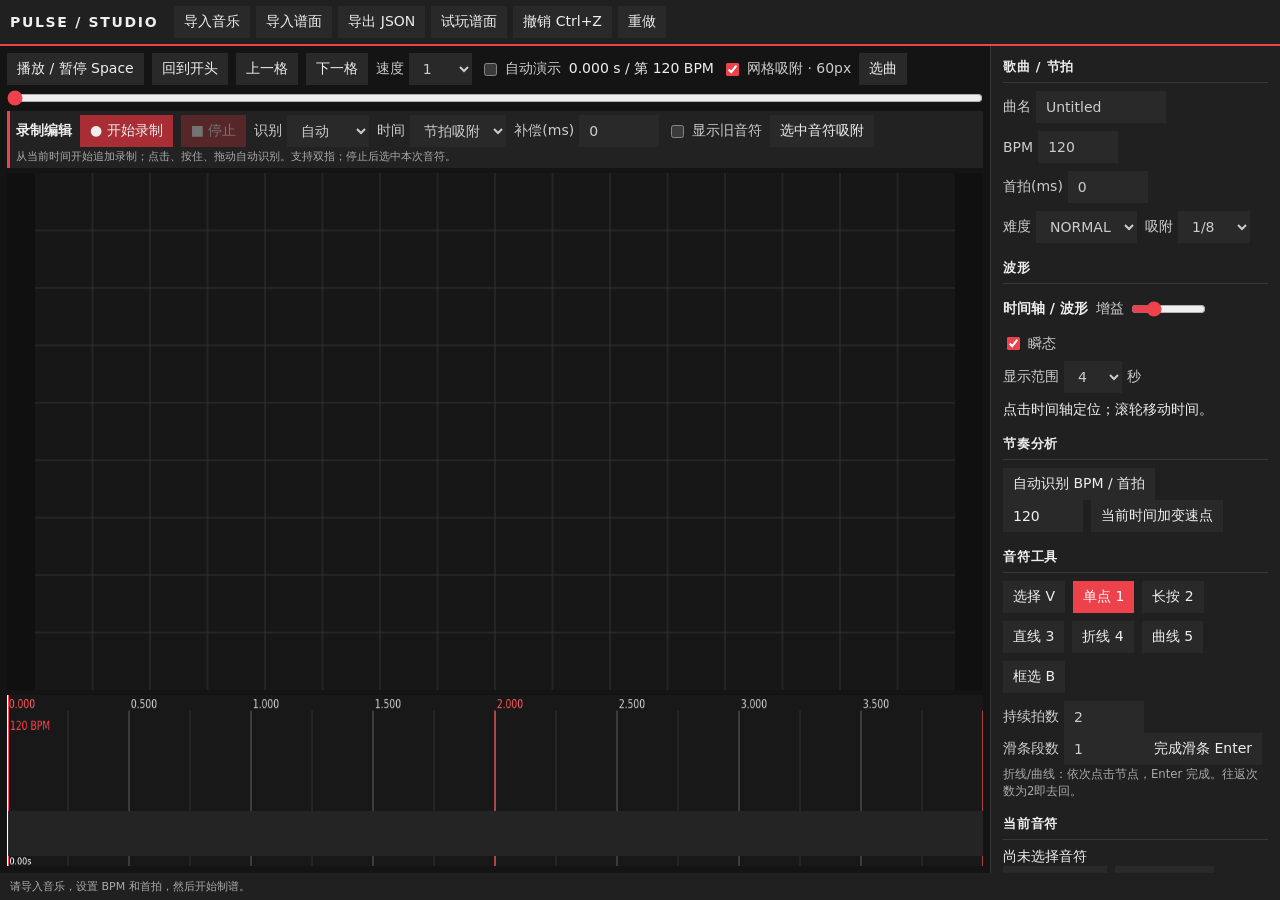
==== editor.html @ 02dc2c56 "Add files via upload" ====
<!doctype html><html lang="zh-CN"><meta charset="utf-8"><meta name="viewport" content="width=device-width,initial-scale=1,maximum-scale=1,user-scalable=no,viewport-fit=cover"><title>PULSE / STUDIO</title><link rel="stylesheet" href="style.css"><body class="editor"><header><button id="mobileTools" onclick="document.body.classList.toggle('toolsOpen')">工具 / 属性</button><strong>PULSE / STUDIO</strong><button onclick="$('audioFile').click()">导入音乐</button><button onclick="$('jsonFile').click()">导入谱面</button><button onclick="save()">导出 JSON</button><button onclick="test()">试玩谱面</button><button onclick="undo()">撤销 Ctrl+Z</button><button onclick="redo()">重做</button><input hidden type=file id=audioFile><input hidden type=file id=jsonFile accept=".json"></header><main><section><div class=row><button id=play onclick="toggle()">播放 / 暂停 Space</button><button onclick="seek(0)">回到开头</button><button onclick="seek(time()-step())">上一格</button><button onclick="seek(time()+step())">下一格</button><label>速度 <select id=rate><option>.5</option><option>.75</option><option selected>1</option></select></label><label><input id=preview type=checkbox>自动演示</label><span id=clock></span><span class="gridbar"><label><input type="checkbox" id="grid" checked> 网格吸附 · 60px</label><button onclick="location.href='index.html'">选曲</button></span></div><input id=seek type=range min=0 max=120 step=.001 value=0><div id="recPanel"><div class="row"><b>录制编辑</b><button id="recStart" onclick="startRec()">● 开始录制</button><button id="recStop" onclick="stopRec()" disabled>■ 停止</button><button id="recSettings" onclick="document.body.classList.toggle('recOptions')">录制设置</button><div id="recOptions"> <label>识别 <select id="recType"><option value="auto">自动</option><option value="tap">仅单点</option><option value="hold">仅长按</option><option value="slide">仅滑动</option></select></label><label>时间 <select id="recSnap"><option value="raw">原始时间</option><option value="grid" selected>节拍吸附</option></select></label><label>补偿(ms)<input id="recOffset" type="number" value="0" min="-500" max="500" step="5"></label><label><input id="recExisting" type="checkbox">显示旧音符</label><button id="recQuant" onclick="quantRecorded()">选中音符吸附</button></div></div><span id="recInfo">从当前时间开始追加录制；点击、按住、拖动自动识别。支持双指；停止后选中本次音符。</span></div><div id=fieldWrap><canvas id=field width=960 height=540></canvas></div><canvas id=timeline width=1600 height=220></canvas></section><aside><button id="closeTools" onclick="document.body.classList.remove('toolsOpen')">返回画布</button><h3>歌曲 / 节拍</h3><div class=row><label>曲名 <input id=title value="Untitled" type=text></label><label>BPM <input id=bpm type=number min=1 value=120></label><label>首拍(ms) <input id=offset type=number value=0></label><label>难度 <select id=diff><option>NORMAL</option><option>HARD</option></select></label><label>吸附 <select id=snap><option value=1>1/4</option><option value=2 selected>1/8</option><option value=3>1/12</option><option value=4>1/16</option><option value=8>1/32</option><option value=0>关闭</option></select></label></div><h3>波形</h3><div class=row><b>时间轴 / 波形</b><label>增益 <input id=gain type=range min=1 max=8 step=.5 value=2></label><label><input type=checkbox id=onsets checked>瞬态</label></div><div class=row><label>显示范围 <select id=zoom><option>1</option><option>2</option><option selected>4</option><option>8</option><option>16</option><option>32</option></select>秒</label><span>点击时间轴定位；滚轮移动时间。</span></div><h3>节奏分析</h3><button onclick="detect()">自动识别 BPM / 首拍</button><div id=analysisStatus></div><div class=row><input id=newBpm type=number min=20 max=400 value=120><button onclick="addTempo()">当前时间加变速点</button></div><div id=tempos></div><h3>音符工具</h3><div class=row id=tools><button data-type=select>选择 V</button><button data-type=tap class=active>单点 1</button><button data-type=hold>长按 2</button><button data-type=slide>直线 3</button><button data-type=poly>折线 4</button><button data-type=curve>曲线 5</button><button data-type=box>框选 B</button></div><label>持续拍数 <input id=len type=number min=.125 step=.125 value=2></label><label>滑条段数 <input id=repeatCount type=number min=1 max=16 value=1></label><button onclick="finishPath()">完成滑条 Enter</button><small>折线/曲线：依次点击节点，Enter 完成。往返次数为2即去回。</small><h3>当前音符</h3><div id=props></div><div class=row><button onclick="duplicate()">复制到下一格</button><button onclick="copyGroup()">复制 Ctrl+C</button><button onclick="pasteGroup()">粘贴 Ctrl+V</button><button onclick="mirror('x')">水平镜像</button><button onclick="mirror('y')">垂直镜像</button><button onclick="remove()">删除 Del</button></div><h3>音符列表 <span id=count></span></h3><div id=list></div><p id=warnings></p></aside></main><footer><span id=status>请导入音乐，设置 BPM 和首拍，然后开始制谱。</span></footer><script src="common.js"></script><script src="editor.js"></script></body></html>
---- style.css ----
:root{color-scheme:dark;--bg:#141414;--surface:#202020;--line:#383838;--red:#ed424c;--muted:#aaa}*{box-sizing:border-box;border-radius:0!important;-webkit-tap-highlight-color:transparent}html,body{margin:0;width:100%;height:100%;background:var(--bg);color:#eee;font:14px system-ui,sans-serif;overscroll-behavior:none;-webkit-text-size-adjust:100%;-webkit-touch-callout:none;-webkit-user-select:none;user-select:none}body{padding:env(safe-area-inset-top) env(safe-area-inset-right) env(safe-area-inset-bottom) env(safe-area-inset-left)}input,textarea{user-select:text;-webkit-user-select:text;-webkit-touch-callout:default}button,input,select{font:inherit;color:inherit;background:#292929;border:0;padding:7px 10px;min-height:32px}button{cursor:pointer;touch-action:manipulation}button:hover,button.active,button.primary{background:var(--red);color:#fff}button:disabled{opacity:.4}a{color:#ff6870;text-decoration:none}input[type=number]{width:80px}input[type=text]{width:130px}input[type=checkbox],input[type=range]{accent-color:var(--red);min-height:0}label{display:inline-flex;align-items:center;gap:5px;color:#ccc}small,p{color:var(--muted)}.row{display:flex;gap:8px;align-items:center;flex-wrap:wrap}.between{justify-content:space-between}.hide{display:none!important}canvas{display:block;touch-action:none;user-select:none;-webkit-user-select:none;-webkit-touch-callout:none;background:#171717}h3{font-size:13px;letter-spacing:.06em;margin:16px 0 8px;border-bottom:1px solid var(--line);padding-bottom:6px}h3:first-of-type{margin-top:0}.editor{display:flex;flex-direction:column;height:100vh;height:100dvh;overflow:hidden}.editor header,.editor footer{flex:none;display:flex;gap:6px;align-items:center;padding:6px 10px;background:#202020}.editor header{border-bottom:2px solid var(--red);overflow-x:auto;white-space:nowrap}.editor header>*{flex:none}.editor header strong{margin-right:10px;letter-spacing:.12em}.editor main{display:grid;grid-template-columns:minmax(0,1fr) 290px;flex:1;min-height:0}.editor section{display:flex;flex-direction:column;min-height:0;gap:5px;padding:7px;overflow:hidden}.editor section>.row{flex:none}.editor aside{overflow:auto;padding:12px;background:#202020;border-left:1px solid var(--line);min-height:0}.editor footer{font-size:11px;min-height:24px;color:#aaa}.editor #fieldWrap{flex:1;min-height:0;display:flex;align-items:center;justify-content:center;overflow:hidden;background:#101010}.editor #field{max-width:100%;max-height:100%}.editor #timeline{width:100%;height:clamp(95px,22dvh,200px);flex:none}.editor #seek{width:100%;margin:0}.editor #list{max-height:240px;overflow:auto}.editor #list button{display:block;width:100%;text-align:left;border-bottom:1px solid #333}.editor #recPanel{flex:none;border-left:3px solid var(--red);padding:4px 6px;background:#222}.editor #recInfo{font-size:11px;color:#aaa}.editor #recStart{background:#a82d34}.editor #recStop{background:#a82d34}.editor #gain{width:75px}.editor #mobileTools,.editor #closeTools,.editor #recSettings{display:none}.editor #recOptions{display:contents}.editor.recording #fieldWrap{outline:2px solid var(--red);outline-offset:-2px}.editor.recording .gridbar{display:none}.player main{max-width:1100px;margin:auto;padding:20px 30px}.brand{font-weight:800;letter-spacing:.18em;border-bottom:1px solid #444;padding-bottom:12px;margin-bottom:18px}.brand i,h1 span{color:var(--red)}.brand a{float:right;font-size:12px}.player h1{font-size:clamp(38px,8vw,86px);line-height:.88;letter-spacing:-.055em;margin:12px 0 20px;font-weight:900;font-style:italic}.songs{display:grid;grid-template-columns:1fr 1fr;gap:4px;margin:18px 0}.song{position:relative;text-align:left;padding:0 0 14px;background:#222;overflow:hidden;border-left:4px solid transparent;transition:transform .16s,background .16s}.song.active{border-left-color:var(--red);background:#303030}.song:hover{transform:translateY(-2px);background:#333}.song h2,.song small{margin:8px 12px;display:block}.cover{height:95px;display:grid;place-items:center;color:#fff;font-size:44px;background:repeating-linear-gradient(125deg,#292929 0 12px,#323232 12px 13px,#292929 13px 25px);position:relative}.cover:after{content:'';position:absolute;inset:0;background:linear-gradient(115deg,transparent 40%,#ef424c55 40% 55%,transparent 55%)}.song:nth-child(2) .cover{background:repeating-linear-gradient(55deg,#1c1c1c 0 20px,#3a3a3a 20px 22px,#1c1c1c 22px 40px)}.player #menu>.row:first-child{padding-bottom:10px;border-bottom:1px solid #333}.player #menu>button{min-width:180px;font-size:20px;font-weight:800;padding:13px 24px}.player .stats{display:flex;justify-content:space-between;align-items:center;margin:4px 0;flex:none}.stats strong{display:block;font-size:clamp(18px,4vw,32px);font-variant-numeric:tabular-nums;font-style:italic}.bar{height:3px;background:#444;flex:none}.bar i{display:block;height:100%;background:var(--red);width:0}.player.playing{overflow:hidden;height:100vh;height:100dvh}.player.playing main{height:100%;max-width:none;padding:5px 12px}.player #game{height:100%;display:flex;flex-direction:column;gap:4px;min-height:0}.player #game canvas{width:100%;height:100%;object-fit:contain;flex:1;min-height:0}.player #game p{display:none}.player .results{display:grid;grid-template-columns:repeat(4,1fr);gap:4px;border-top:1px solid #444;padding-top:12px}.results div{padding:8px;background:#222}.big{font-size:clamp(40px,9vw,85px);font-style:italic;font-weight:900}.player #rank{color:var(--red);font-size:40px;font-weight:900}.player #customStatus{font-size:12px;margin:3px 0}.player #menu>p{margin:8px 0}.player #menu input[type=file]{max-width:220px}.player #menu .row{gap:6px}
@media(max-width:1000px) and (pointer:coarse),(max-width:700px){button,select{min-height:34px}input,select{font-size:16px}.editor header strong{display:none}.editor main{display:block;position:relative}.editor section{height:100%;padding:4px;gap:3px}.editor section>.row{flex-wrap:nowrap;overflow-x:auto;white-space:nowrap;scrollbar-width:none}.editor section>.row>*{flex-shrink:0}.editor aside{display:none;position:absolute;inset:0;z-index:10;border:0}.editor.toolsOpen aside{display:block}.editor #mobileTools,.editor #closeTools,.editor #recSettings{display:inline-block}.editor #closeTools{position:sticky;top:0;background:var(--red);width:100%;z-index:1}.editor #recOptions{display:none}.editor.recOptions #recOptions{display:flex;flex-wrap:wrap;gap:4px}.editor #timeline{height:clamp(80px,20dvh,150px)}.editor #recInfo{display:block;white-space:nowrap;overflow:hidden;text-overflow:ellipsis}.editor.recording header,.editor.recording aside,.editor.recording #recOptions,.editor.recording #recSettings,.editor.recording #recStart,.editor.recording section>.row,.editor.recording #seek{display:none}.editor.recording #timeline{height:50px}.player main{padding:12px}.player .songs{grid-template-columns:1fr 1fr}.player .cover{height:64px}.player #menu input[type=file]{max-width:150px}.player .results{grid-template-columns:repeat(2,1fr)}}
@media(orientation:landscape) and (pointer:coarse) and (max-height:550px){.editor #timeline{height:80px}.editor #recInfo,.editor footer{display:none}.editor section>.row{min-height:29px}.editor header{padding:2px 5px}.editor button{padding:3px 7px;min-height:28px}.editor.recording #timeline{height:42px}.player.playing main{padding:2px 7px}.player #game .stats{margin:0}.player #game .stats small{font-size:9px}.player #game .stats strong{font-size:18px}.player #game .row button{min-height:24px;padding:2px 8px}.player #game{gap:2px}}

.editor #seek{height:16px;padding:0;flex:none}.editor .gridbar{display:inline-flex;gap:8px;align-items:center}.editor #fieldWrap{min-height:0}.editor aside .row{margin-bottom:8px}.editor #timeline{height:clamp(100px,19dvh,175px)}@media(orientation:landscape) and (pointer:coarse) and (max-height:550px){.editor #timeline{height:75px}.editor section>.row{min-height:28px}.editor #seek{height:12px}.editor #recPanel{padding:2px 5px}.editor.recording #timeline{height:42px}.editor.recording #fieldWrap{min-height:100px}}
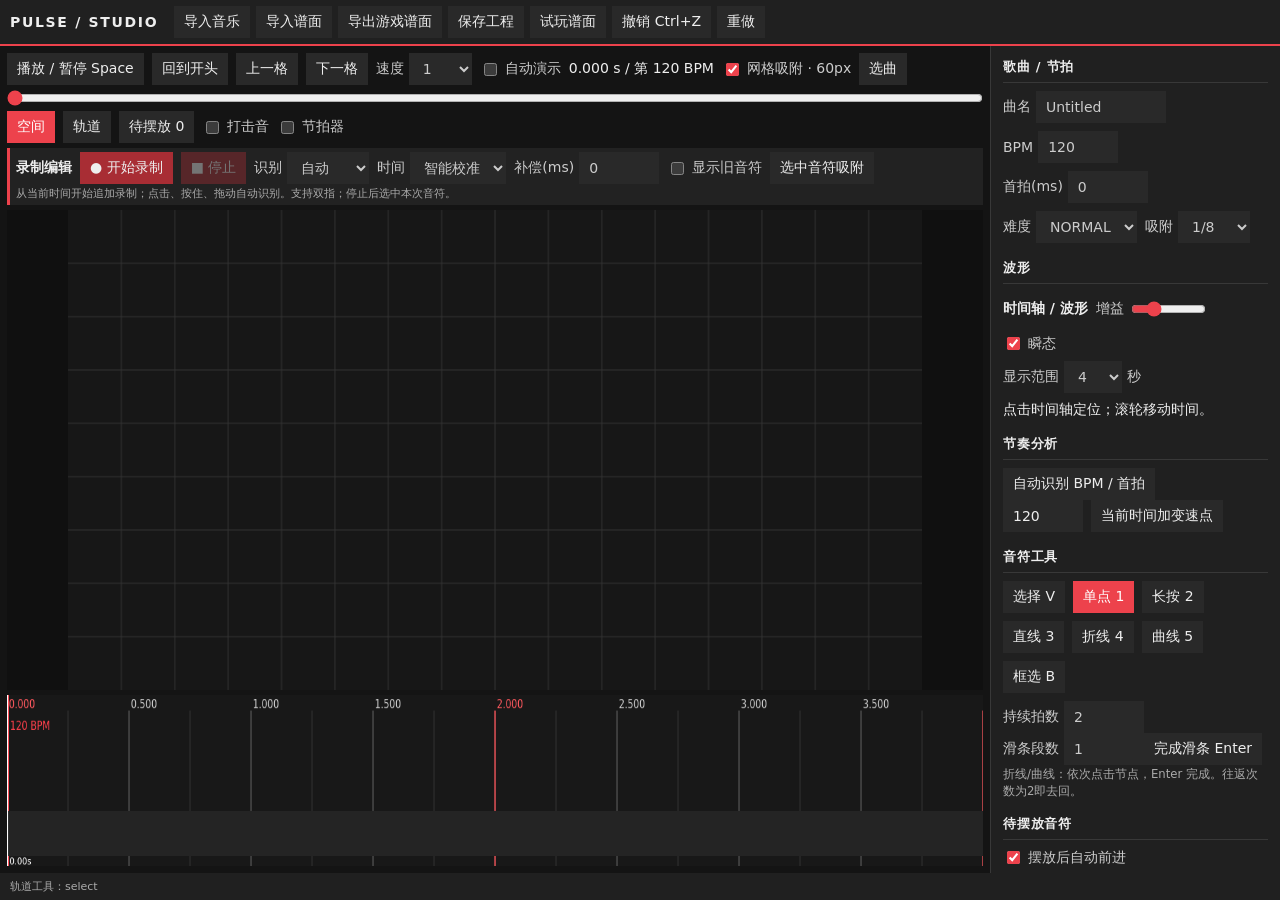
==== commit 3865ba2e: "添加编辑器新模式" ====
--- a/editor.html
+++ b/editor.html
@@ -1 +1 @@
-<!doctype html><html lang="zh-CN"><meta charset="utf-8"><meta name="viewport" content="width=device-width,initial-scale=1,maximum-scale=1,user-scalable=no,viewport-fit=cover"><title>PULSE / STUDIO</title><link rel="stylesheet" href="style.css"><body class="editor"><header><button id="mobileTools" onclick="document.body.classList.toggle('toolsOpen')">工具 / 属性</button><strong>PULSE / STUDIO</strong><button onclick="$('audioFile').click()">导入音乐</button><button onclick="$('jsonFile').click()">导入谱面</button><button onclick="save()">导出 JSON</button><button onclick="test()">试玩谱面</button><button onclick="undo()">撤销 Ctrl+Z</button><button onclick="redo()">重做</button><input hidden type=file id=audioFile><input hidden type=file id=jsonFile accept=".json"></header><main><section><div class=row><button id=play onclick="toggle()">播放 / 暂停 Space</button><button onclick="seek(0)">回到开头</button><button onclick="seek(time()-step())">上一格</button><button onclick="seek(time()+step())">下一格</button><label>速度 <select id=rate><option>.5</option><option>.75</option><option selected>1</option></select></label><label><input id=preview type=checkbox>自动演示</label><span id=clock></span><span class="gridbar"><label><input type="checkbox" id="grid" checked> 网格吸附 · 60px</label><button onclick="location.href='index.html'">选曲</button></span></div><input id=seek type=range min=0 max=120 step=.001 value=0><div id="recPanel"><div class="row"><b>录制编辑</b><button id="recStart" onclick="startRec()">● 开始录制</button><button id="recStop" onclick="stopRec()" disabled>■ 停止</button><button id="recSettings" onclick="document.body.classList.toggle('recOptions')">录制设置</button><div id="recOptions"> <label>识别 <select id="recType"><option value="auto">自动</option><option value="tap">仅单点</option><option value="hold">仅长按</option><option value="slide">仅滑动</option></select></label><label>时间 <select id="recSnap"><option value="raw">原始时间</option><option value="grid" selected>节拍吸附</option></select></label><label>补偿(ms)<input id="recOffset" type="number" value="0" min="-500" max="500" step="5"></label><label><input id="recExisting" type="checkbox">显示旧音符</label><button id="recQuant" onclick="quantRecorded()">选中音符吸附</button></div></div><span id="recInfo">从当前时间开始追加录制；点击、按住、拖动自动识别。支持双指；停止后选中本次音符。</span></div><div id=fieldWrap><canvas id=field width=960 height=540></canvas></div><canvas id=timeline width=1600 height=220></canvas></section><aside><button id="closeTools" onclick="document.body.classList.remove('toolsOpen')">返回画布</button><h3>歌曲 / 节拍</h3><div class=row><label>曲名 <input id=title value="Untitled" type=text></label><label>BPM <input id=bpm type=number min=1 value=120></label><label>首拍(ms) <input id=offset type=number value=0></label><label>难度 <select id=diff><option>NORMAL</option><option>HARD</option></select></label><label>吸附 <select id=snap><option value=1>1/4</option><option value=2 selected>1/8</option><option value=3>1/12</option><option value=4>1/16</option><option value=8>1/32</option><option value=0>关闭</option></select></label></div><h3>波形</h3><div class=row><b>时间轴 / 波形</b><label>增益 <input id=gain type=range min=1 max=8 step=.5 value=2></label><label><input type=checkbox id=onsets checked>瞬态</label></div><div class=row><label>显示范围 <select id=zoom><option>1</option><option>2</option><option selected>4</option><option>8</option><option>16</option><option>32</option></select>秒</label><span>点击时间轴定位；滚轮移动时间。</span></div><h3>节奏分析</h3><button onclick="detect()">自动识别 BPM / 首拍</button><div id=analysisStatus></div><div class=row><input id=newBpm type=number min=20 max=400 value=120><button onclick="addTempo()">当前时间加变速点</button></div><div id=tempos></div><h3>音符工具</h3><div class=row id=tools><button data-type=select>选择 V</button><button data-type=tap class=active>单点 1</button><button data-type=hold>长按 2</button><button data-type=slide>直线 3</button><button data-type=poly>折线 4</button><button data-type=curve>曲线 5</button><button data-type=box>框选 B</button></div><label>持续拍数 <input id=len type=number min=.125 step=.125 value=2></label><label>滑条段数 <input id=repeatCount type=number min=1 max=16 value=1></label><button onclick="finishPath()">完成滑条 Enter</button><small>折线/曲线：依次点击节点，Enter 完成。往返次数为2即去回。</small><h3>当前音符</h3><div id=props></div><div class=row><button onclick="duplicate()">复制到下一格</button><button onclick="copyGroup()">复制 Ctrl+C</button><button onclick="pasteGroup()">粘贴 Ctrl+V</button><button onclick="mirror('x')">水平镜像</button><button onclick="mirror('y')">垂直镜像</button><button onclick="remove()">删除 Del</button></div><h3>音符列表 <span id=count></span></h3><div id=list></div><p id=warnings></p></aside></main><footer><span id=status>请导入音乐，设置 BPM 和首拍，然后开始制谱。</span></footer><script src="common.js"></script><script src="editor.js"></script></body></html>+<!doctype html><html lang="zh-CN"><meta charset="utf-8"><meta name="viewport" content="width=device-width,initial-scale=1,maximum-scale=1,user-scalable=no,viewport-fit=cover"><title>PULSE / STUDIO</title><link rel="stylesheet" href="style.css"><body class="editor"><header><button id="mobileTools" onclick="document.body.classList.toggle('toolsOpen')">工具 / 属性</button><strong>PULSE / STUDIO</strong><button onclick="$('audioFile').click()">导入音乐</button><button onclick="$('jsonFile').click()">导入谱面</button><button onclick="save()">导出游戏谱面</button><button onclick="saveProject()">保存工程</button><button onclick="test()">试玩谱面</button><button onclick="undo()">撤销 Ctrl+Z</button><button onclick="redo()">重做</button><input hidden type=file id=audioFile><input hidden type=file id=jsonFile accept=".json"></header><main><section><div class=row><button id=play onclick="toggle()">播放 / 暂停 Space</button><button onclick="seek(0)">回到开头</button><button onclick="seek(time()-step())">上一格</button><button onclick="seek(time()+step())">下一格</button><label>速度 <select id=rate><option>.5</option><option>.75</option><option selected>1</option></select></label><label><input id=preview type=checkbox>自动演示</label><span id=clock></span><span class="gridbar"><label><input type="checkbox" id="grid" checked> 网格吸附 · 60px</label><button onclick="location.href='index.html'">选曲</button></span></div><input id=seek type=range min=0 max=120 step=.001 value=0><div id="viewBar" class="row"><button id="spaceView" class="active" onclick="switchView('space')">空间</button><button id="trackView" onclick="switchView('track')">轨道</button><button id="placeNext" onclick="placeNext()">待摆放 0</button><label><input type="checkbox" id="hitsound">打击音</label><label><input type="checkbox" id="metro">节拍器</label></div><div id="recPanel"><div class="row"><b>录制编辑</b><button id="recStart" onclick="startRec()">● 开始录制</button><button id="recStop" onclick="stopRec()" disabled>■ 停止</button><button id="recSettings" onclick="document.body.classList.toggle('recOptions')">录制设置</button><div id="recOptions"> <label>识别 <select id="recType"><option value="auto">自动</option><option value="tap">仅单点</option><option value="hold">仅长按</option><option value="slide">仅滑动</option></select></label><label>时间 <select id="recSnap"><option value="raw">原始时间</option><option value="grid">节拍吸附</option><option value="smart" selected>智能校准</option></select></label><label>补偿(ms)<input id="recOffset" type="number" value="0" min="-500" max="500" step="5"></label><label><input id="recExisting" type="checkbox">显示旧音符</label><button id="recQuant" onclick="quantRecorded()">选中音符吸附</button></div></div><span id="recInfo">从当前时间开始追加录制；点击、按住、拖动自动识别。支持双指；停止后选中本次音符。</span></div><div id=fieldWrap><canvas id=field width=960 height=540></canvas></div><div id="trackWrap" class="hide"><div id="trackBar" class="row"><button onclick="trackTool('select')">选择</button><button onclick="trackTool('tap')">单点</button><button onclick="trackTool('hold')">长按</button><button onclick="trackTool('slide')">滑条</button><button onclick="trackTool('box')">框选</button><button onclick="trackTool('pan')">浏览</button><select id="trackSpan"><option value="1">1秒</option><option value="2" selected>2秒</option><option value="4">4秒</option><option value="8">8秒</option></select><button onclick="shiftNotes(-.001)">−1ms</button><button onclick="shiftNotes(.001)">+1ms</button><button onclick="shiftNotes(-.01)">−10ms</button><button onclick="shiftNotes(.01)">+10ms</button><button onclick="openCalibration()">校准</button></div><canvas id="tracks" width="960" height="540"></canvas><div id="trackKeys"><button data-lane="0">D</button><button data-lane="1">F</button><button data-lane="2">J</button><button data-lane="3">K</button></div></div><canvas id=timeline width=1600 height=220></canvas></section><aside><button id="closeTools" onclick="document.body.classList.remove('toolsOpen')">返回画布</button><h3>歌曲 / 节拍</h3><div class=row><label>曲名 <input id=title value="Untitled" type=text></label><label>BPM <input id=bpm type=number min=1 value=120></label><label>首拍(ms) <input id=offset type=number value=0></label><label>难度 <select id=diff><option>NORMAL</option><option>HARD</option></select></label><label>吸附 <select id=snap><option value=1>1/4</option><option value=2 selected>1/8</option><option value=3>1/12</option><option value=4>1/16</option><option value=8>1/32</option><option value=0>关闭</option></select></label></div><h3>波形</h3><div class=row><b>时间轴 / 波形</b><label>增益 <input id=gain type=range min=1 max=8 step=.5 value=2></label><label><input type=checkbox id=onsets checked>瞬态</label></div><div class=row><label>显示范围 <select id=zoom><option>1</option><option>2</option><option selected>4</option><option>8</option><option>16</option><option>32</option></select>秒</label><span>点击时间轴定位；滚轮移动时间。</span></div><h3>节奏分析</h3><button onclick="detect()">自动识别 BPM / 首拍</button><div id=analysisStatus></div><div class=row><input id=newBpm type=number min=20 max=400 value=120><button onclick="addTempo()">当前时间加变速点</button></div><div id=tempos></div><h3>音符工具</h3><div class=row id=tools><button data-type=select>选择 V</button><button data-type=tap class=active>单点 1</button><button data-type=hold>长按 2</button><button data-type=slide>直线 3</button><button data-type=poly>折线 4</button><button data-type=curve>曲线 5</button><button data-type=box>框选 B</button></div><label>持续拍数 <input id=len type=number min=.125 step=.125 value=2></label><label>滑条段数 <input id=repeatCount type=number min=1 max=16 value=1></label><button onclick="finishPath()">完成滑条 Enter</button><small>折线/曲线：依次点击节点，Enter 完成。往返次数为2即去回。</small><h3>待摆放音符</h3><div id="queue"></div><label><input type="checkbox" id="autoNext" checked>摆放后自动前进</label><h3>当前音符</h3><div id=props></div><div class=row><button onclick="duplicate()">复制到下一格</button><button onclick="copyGroup()">复制 Ctrl+C</button><button onclick="pasteGroup()">粘贴 Ctrl+V</button><button onclick="mirror('x')">水平镜像</button><button onclick="mirror('y')">垂直镜像</button><button onclick="remove()">删除 Del</button></div><h3>音符列表 <span id=count></span></h3><div id=list></div><p id=warnings></p></aside></main><footer><span id=status>请导入音乐，设置 BPM 和首拍，然后开始制谱。</span></footer><script src="common.js"></script><dialog id="calDialog"><h3>录制时间校准</h3><div id="calSummary"></div><label>整体延后补偿(ms) <input id="calOffset" type="number" value="0"></label><label>最大吸附(ms) <input id="calLimit" type="number" value="80" min="0" max="200"></label><label>吸附强度(%) <input id="calStrength" type="number" value="100" min="0" max="100"></label><label><input id="calDouble" type="checkbox" checked>合并不同轨道的相近双押</label><label><input id="calOnset" type="checkbox">瞬态辅助（网格附近）</label><div id="calPreview"></div><div class="row"><button onclick="applyCalibration()">应用</button><button onclick="$('calDialog').close()">保留原始时间</button></div></dialog><script src="editor.js"></script><script src="editor-tracks.js"></script></body></html>
--- a/style.css
+++ b/style.css
@@ -1,5 +1,14 @@
-:root{color-scheme:dark;--bg:#141414;--surface:#202020;--line:#383838;--red:#ed424c;--muted:#aaa}*{box-sizing:border-box;border-radius:0!important;-webkit-tap-highlight-color:transparent}html,body{margin:0;width:100%;height:100%;background:var(--bg);color:#eee;font:14px system-ui,sans-serif;overscroll-behavior:none;-webkit-text-size-adjust:100%;-webkit-touch-callout:none;-webkit-user-select:none;user-select:none}body{padding:env(safe-area-inset-top) env(safe-area-inset-right) env(safe-area-inset-bottom) env(safe-area-inset-left)}input,textarea{user-select:text;-webkit-user-select:text;-webkit-touch-callout:default}button,input,select{font:inherit;color:inherit;background:#292929;border:0;padding:7px 10px;min-height:32px}button{cursor:pointer;touch-action:manipulation}button:hover,button.active,button.primary{background:var(--red);color:#fff}button:disabled{opacity:.4}a{color:#ff6870;text-decoration:none}input[type=number]{width:80px}input[type=text]{width:130px}input[type=checkbox],input[type=range]{accent-color:var(--red);min-height:0}label{display:inline-flex;align-items:center;gap:5px;color:#ccc}small,p{color:var(--muted)}.row{display:flex;gap:8px;align-items:center;flex-wrap:wrap}.between{justify-content:space-between}.hide{display:none!important}canvas{display:block;touch-action:none;user-select:none;-webkit-user-select:none;-webkit-touch-callout:none;background:#171717}h3{font-size:13px;letter-spacing:.06em;margin:16px 0 8px;border-bottom:1px solid var(--line);padding-bottom:6px}h3:first-of-type{margin-top:0}.editor{display:flex;flex-direction:column;height:100vh;height:100dvh;overflow:hidden}.editor header,.editor footer{flex:none;display:flex;gap:6px;align-items:center;padding:6px 10px;background:#202020}.editor header{border-bottom:2px solid var(--red);overflow-x:auto;white-space:nowrap}.editor header>*{flex:none}.editor header strong{margin-right:10px;letter-spacing:.12em}.editor main{display:grid;grid-template-columns:minmax(0,1fr) 290px;flex:1;min-height:0}.editor section{display:flex;flex-direction:column;min-height:0;gap:5px;padding:7px;overflow:hidden}.editor section>.row{flex:none}.editor aside{overflow:auto;padding:12px;background:#202020;border-left:1px solid var(--line);min-height:0}.editor footer{font-size:11px;min-height:24px;color:#aaa}.editor #fieldWrap{flex:1;min-height:0;display:flex;align-items:center;justify-content:center;overflow:hidden;background:#101010}.editor #field{max-width:100%;max-height:100%}.editor #timeline{width:100%;height:clamp(95px,22dvh,200px);flex:none}.editor #seek{width:100%;margin:0}.editor #list{max-height:240px;overflow:auto}.editor #list button{display:block;width:100%;text-align:left;border-bottom:1px solid #333}.editor #recPanel{flex:none;border-left:3px solid var(--red);padding:4px 6px;background:#222}.editor #recInfo{font-size:11px;color:#aaa}.editor #recStart{background:#a82d34}.editor #recStop{background:#a82d34}.editor #gain{width:75px}.editor #mobileTools,.editor #closeTools,.editor #recSettings{display:none}.editor #recOptions{display:contents}.editor.recording #fieldWrap{outline:2px solid var(--red);outline-offset:-2px}.editor.recording .gridbar{display:none}.player main{max-width:1100px;margin:auto;padding:20px 30px}.brand{font-weight:800;letter-spacing:.18em;border-bottom:1px solid #444;padding-bottom:12px;margin-bottom:18px}.brand i,h1 span{color:var(--red)}.brand a{float:right;font-size:12px}.player h1{font-size:clamp(38px,8vw,86px);line-height:.88;letter-spacing:-.055em;margin:12px 0 20px;font-weight:900;font-style:italic}.songs{display:grid;grid-template-columns:1fr 1fr;gap:4px;margin:18px 0}.song{position:relative;text-align:left;padding:0 0 14px;background:#222;overflow:hidden;border-left:4px solid transparent;transition:transform .16s,background .16s}.song.active{border-left-color:var(--red);background:#303030}.song:hover{transform:translateY(-2px);background:#333}.song h2,.song small{margin:8px 12px;display:block}.cover{height:95px;display:grid;place-items:center;color:#fff;font-size:44px;background:repeating-linear-gradient(125deg,#292929 0 12px,#323232 12px 13px,#292929 13px 25px);position:relative}.cover:after{content:'';position:absolute;inset:0;background:linear-gradient(115deg,transparent 40%,#ef424c55 40% 55%,transparent 55%)}.song:nth-child(2) .cover{background:repeating-linear-gradient(55deg,#1c1c1c 0 20px,#3a3a3a 20px 22px,#1c1c1c 22px 40px)}.player #menu>.row:first-child{padding-bottom:10px;border-bottom:1px solid #333}.player #menu>button{min-width:180px;font-size:20px;font-weight:800;padding:13px 24px}.player .stats{display:flex;justify-content:space-between;align-items:center;margin:4px 0;flex:none}.stats strong{display:block;font-size:clamp(18px,4vw,32px);font-variant-numeric:tabular-nums;font-style:italic}.bar{height:3px;background:#444;flex:none}.bar i{display:block;height:100%;background:var(--red);width:0}.player.playing{overflow:hidden;height:100vh;height:100dvh}.player.playing main{height:100%;max-width:none;padding:5px 12px}.player #game{height:100%;display:flex;flex-direction:column;gap:4px;min-height:0}.player #game canvas{width:100%;height:100%;object-fit:contain;flex:1;min-height:0}.player #game p{display:none}.player .results{display:grid;grid-template-columns:repeat(4,1fr);gap:4px;border-top:1px solid #444;padding-top:12px}.results div{padding:8px;background:#222}.big{font-size:clamp(40px,9vw,85px);font-style:italic;font-weight:900}.player #rank{color:var(--red);font-size:40px;font-weight:900}.player #customStatus{font-size:12px;margin:3px 0}.player #menu>p{margin:8px 0}.player #menu input[type=file]{max-width:220px}.player #menu .row{gap:6px}
-@media(max-width:1000px) and (pointer:coarse),(max-width:700px){button,select{min-height:34px}input,select{font-size:16px}.editor header strong{display:none}.editor main{display:block;position:relative}.editor section{height:100%;padding:4px;gap:3px}.editor section>.row{flex-wrap:nowrap;overflow-x:auto;white-space:nowrap;scrollbar-width:none}.editor section>.row>*{flex-shrink:0}.editor aside{display:none;position:absolute;inset:0;z-index:10;border:0}.editor.toolsOpen aside{display:block}.editor #mobileTools,.editor #closeTools,.editor #recSettings{display:inline-block}.editor #closeTools{position:sticky;top:0;background:var(--red);width:100%;z-index:1}.editor #recOptions{display:none}.editor.recOptions #recOptions{display:flex;flex-wrap:wrap;gap:4px}.editor #timeline{height:clamp(80px,20dvh,150px)}.editor #recInfo{display:block;white-space:nowrap;overflow:hidden;text-overflow:ellipsis}.editor.recording header,.editor.recording aside,.editor.recording #recOptions,.editor.recording #recSettings,.editor.recording #recStart,.editor.recording section>.row,.editor.recording #seek{display:none}.editor.recording #timeline{height:50px}.player main{padding:12px}.player .songs{grid-template-columns:1fr 1fr}.player .cover{height:64px}.player #menu input[type=file]{max-width:150px}.player .results{grid-template-columns:repeat(2,1fr)}}
-@media(orientation:landscape) and (pointer:coarse) and (max-height:550px){.editor #timeline{height:80px}.editor #recInfo,.editor footer{display:none}.editor section>.row{min-height:29px}.editor header{padding:2px 5px}.editor button{padding:3px 7px;min-height:28px}.editor.recording #timeline{height:42px}.player.playing main{padding:2px 7px}.player #game .stats{margin:0}.player #game .stats small{font-size:9px}.player #game .stats strong{font-size:18px}.player #game .row button{min-height:24px;padding:2px 8px}.player #game{gap:2px}}
+:root{color-scheme:dark;--bg:#141414;--surface:#202020;--line:#383838;--red:#ed424c;--muted:#aaa}*{box-sizing:border-box;border-radius:0!important;-webkit-tap-highlight-color:transparent}html,body{margin:0;width:100%;height:100%;background:var(--bg);color:#eee;font:14px system-ui,sans-serif;overscroll-behavior:none;-webkit-text-size-adjust:100%;-webkit-touch-callout:none;-webkit-user-select:none;user-select:none}body{padding:env(safe-area-inset-top) env(safe-area-inset-right) env(safe-area-inset-bottom) env(safe-area-inset-left)}input,textarea{user-select:text;-webkit-user-select:text;-webkit-touch-callout:default}button,input,select{font:inherit;color:inherit;background:#292929;border:0;padding:7px 10px;min-height:32px}button{cursor:pointer;touch-action:manipulation}button:hover,button.active,button.primary{background:var(--red);color:#fff}button:disabled{opacity:.4}a{color:#ff6870;text-decoration:none}input[type=number]{width:80px}input[type=text]{width:130px}input[type=checkbox],input[type=range]{accent-color:var(--red);min-height:0}label{display:inline-flex;align-items:center;gap:5px;color:#ccc}small,p{color:var(--muted)}.row{display:flex;gap:8px;align-items:center;flex-wrap:wrap}.between{justify-content:space-between}.hide{display:none!important}canvas{display:block;touch-action:none;user-select:none;-webkit-user-select:none;-webkit-touch-callout:none;background:#171717}h3{font-size:13px;letter-spacing:.06em;margin:16px 0 8px;border-bottom:1px solid var(--line);padding-bottom:6px}h3:first-of-type{margin-top:0}.editor{display:flex;flex-direction:column;height:100vh;height:100dvh;overflow:hidden}.editor header,.editor footer{flex:none;display:flex;gap:6px;align-items:center;padding:6px 10px;background:#202020}.editor header{border-bottom:2px solid var(--red);overflow-x:auto;white-space:nowrap}.editor header>*{flex:none}.editor header strong{margin-right:10px;letter-spacing:.12em}.editor main{display:grid;grid-template-columns:minmax(0,1fr) 290px;flex:1;min-height:0}.editor section{display:flex;flex-direction:column;min-height:0;gap:5px;padding:7px;overflow:hidden}.editor section>.row{flex:none}.editor aside{overflow:auto;padding:12px;background:#202020;border-left:1px solid var(--line);min-height:0}.editor footer{font-size:11px;min-height:24px;color:#aaa}.editor #fieldWrap{flex:1;min-height:0;display:flex;align-items:center;justify-content:center;overflow:hidden;background:#101010}.editor #field{max-width:100%;max-height:100%}.editor #timeline{width:100%;height:clamp(95px,22dvh,200px);flex:none}.editor #seek{width:100%;margin:0}.editor #list{max-height:240px;overflow:auto}.editor #list button{display:block;width:100%;text-align:left;border-bottom:1px solid #333}.editor #recPanel{flex:none;border-left:3px solid var(--red);padding:4px 6px;background:#222}.editor #recInfo{font-size:11px;color:#aaa}.editor #recStart{background:#a82d34}.editor #recStop{background:#a82d34}.editor #gain{width:75px}.editor #mobileTools,.editor #closeTools,.editor #recSettings{display:none}.editor #recOptions{display:contents}.editor.recording #fieldWrap{outline:2px solid var(--red);outline-offset:-2px}.editor.recording .gridbar{display:none}@media(max-width:1000px) and (pointer:coarse),(max-width:700px){button,select{min-height:34px}input,select{font-size:16px}.editor header strong{display:none}.editor main{display:block;position:relative}.editor section{height:100%;padding:4px;gap:3px}.editor section>.row{flex-wrap:nowrap;overflow-x:auto;white-space:nowrap;scrollbar-width:none}.editor section>.row>*{flex-shrink:0}.editor aside{display:none;position:absolute;inset:0;z-index:10;border:0}.editor.toolsOpen aside{display:block}.editor #mobileTools,.editor #closeTools,.editor #recSettings{display:inline-block}.editor #closeTools{position:sticky;top:0;background:var(--red);width:100%;z-index:1}.editor #recOptions{display:none}.editor.recOptions #recOptions{display:flex;flex-wrap:wrap;gap:4px}.editor #timeline{height:clamp(80px,20dvh,150px)}.editor #recInfo{display:block;white-space:nowrap;overflow:hidden;text-overflow:ellipsis}.editor.recording header,.editor.recording aside,.editor.recording #recOptions,.editor.recording #recSettings,.editor.recording #recStart,.editor.recording section>.row,.editor.recording #seek{display:none}.editor.recording #timeline{height:50px}}
+@media(orientation:landscape) and (pointer:coarse) and (max-height:550px){.editor #timeline{height:80px}.editor #recInfo,.editor footer{display:none}.editor section>.row{min-height:29px}.editor header{padding:2px 5px}.editor button{padding:3px 7px;min-height:28px}.editor.recording #timeline{height:42px}}
 
 .editor #seek{height:16px;padding:0;flex:none}.editor .gridbar{display:inline-flex;gap:8px;align-items:center}.editor #fieldWrap{min-height:0}.editor aside .row{margin-bottom:8px}.editor #timeline{height:clamp(100px,19dvh,175px)}@media(orientation:landscape) and (pointer:coarse) and (max-height:550px){.editor #timeline{height:75px}.editor section>.row{min-height:28px}.editor #seek{height:12px}.editor #recPanel{padding:2px 5px}.editor.recording #timeline{height:42px}.editor.recording #fieldWrap{min-height:100px}}
+/* Landscape player */
+.player{height:100vh;height:100dvh;overflow:hidden}.player main{height:100%;max-width:1500px;margin:auto;padding:clamp(8px,2vw,28px);display:flex;flex-direction:column}.player main>section{min-height:0;flex:1;display:flex;flex-direction:column}.brand{display:flex;align-items:center;gap:.45em;letter-spacing:.14em;font-weight:900;border-bottom:1px solid #3d3d3d;padding:0 0 10px;flex:none}.brand i{color:var(--red)}.brand a{margin-left:auto;font-size:12px}.edition{font-size:10px;color:#777;margin-left:10px;letter-spacing:.15em}.menuBody{flex:1;min-height:0;display:grid;grid-template-columns:44% 56%;padding:12px 0;gap:0}.trackDetail{display:grid;grid-template-columns:minmax(0,1fr) minmax(0,1fr);grid-template-rows:minmax(0,1fr) auto auto;gap:10px;padding-right:18px;min-height:0}.album{grid-column:1/-1;min-height:0;display:flex;align-items:center;justify-content:flex-start;overflow:hidden}.art{position:relative;overflow:hidden;aspect-ratio:1;background:#292929;isolation:isolate;display:block}.album .art{height:100%;max-width:100%;max-height:100%;aspect-ratio:1;flex:none}.art:before{content:'';position:absolute;inset:0;background:repeating-linear-gradient(135deg,transparent 0 11px,#ffffff0d 11px 12px);z-index:-1}.art i{position:absolute;inset:15%;border:2px solid #eee;transform:rotate(30deg)}.art b{position:absolute;inset:30%;border:2px solid #eee;transform:rotate(45deg)}.art em{position:absolute;top:-20%;left:42%;width:20%;height:145%;background:#ed424c;transform:rotate(35deg);mix-blend-mode:screen}.art span{position:absolute;bottom:6%;left:7%;font-size:clamp(7px,1.1vw,15px);letter-spacing:.12em;font-weight:900;color:#fff}.art1{background:#24282b}.art1 i{border-radius:50%;transform:none;border-width:4px}.art1 b{border-radius:50%;transform:none}.art1 em{transform:rotate(-50deg);background:#b93540}.art2 i{transform:rotate(0)}.trackMeta{grid-column:1/-1;min-width:0}.trackMeta h1{margin:3px 0;font-size:clamp(25px,4.3vw,64px);line-height:.95;letter-spacing:-.05em;font-style:italic;font-weight:900;overflow-wrap:anywhere}.trackMeta p{margin:4px 0;font-size:12px}.difficulty{grid-column:1/-1;flex-wrap:nowrap}.difficulty button{flex:1;min-width:0;font-weight:800}.playButton{grid-column:1/-1;text-align:left;font-size:clamp(20px,3vw,35px);font-weight:900;font-style:italic;letter-spacing:.08em;padding:8px 14px;display:flex;justify-content:space-between;align-items:center}.playButton:active{transform:scale(.98)}.library{display:flex;flex-direction:column;min-height:0;min-width:0;border-left:1px solid #3d3d3d;padding-left:16px}.libraryHead{display:flex;justify-content:space-between;align-items:center;font-size:11px;font-weight:800;letter-spacing:.16em;padding:0 0 9px}.songs{display:flex;flex-direction:column;gap:6px;overflow-y:auto;overscroll-behavior:contain;touch-action:pan-y;flex:1;min-height:0;scrollbar-width:thin;scrollbar-color:#555 transparent}.song{flex:none;display:grid;grid-template-columns:clamp(46px,9vh,94px) minmax(0,1fr) auto;align-items:center;text-align:left;background:#242424;border-left:4px solid transparent;gap:12px;padding:7px 12px 7px 7px;min-width:0;transition:background .15s,transform .15s,border-color .15s;touch-action:pan-y}.song.active{background:#363033;border-left-color:var(--red)}.song:active{transform:translateX(3px)}.song h2{font-size:clamp(14px,2.1vw,26px);margin:0 0 3px;overflow:hidden;text-overflow:ellipsis}.song small{font-size:11px}.songArrow{color:var(--red);font-size:25px}.song .art span{font-size:6px}.importRow{display:flex;align-items:center;gap:7px;flex-wrap:wrap;padding-top:8px}.fileButton{position:relative;background:#292929;padding:7px 10px;cursor:pointer;overflow:hidden;min-height:32px}.fileButton input{position:absolute;inset:0;opacity:0;width:100%;height:100%;cursor:pointer}.importRow small{flex:1;min-width:80px;font-size:10px;overflow-wrap:anywhere}.menuSettings{display:flex;align-items:center;gap:12px;border-top:1px solid #3d3d3d;padding-top:7px;flex:none;white-space:nowrap}.menuSettings label{font-size:12px}.menuSettings input[type=range]{width:90px}.menuSettings input[type=number]{width:65px}.menuSettings small{margin-left:auto;font-size:10px}.player.playing main{max-width:none;padding:3px 8px}.gameHud{display:flex;justify-content:space-between;align-items:center;gap:10px;flex:none}.gameHud small{display:block;font-size:10px;letter-spacing:.09em}.gameHud strong{display:block;font-size:clamp(20px,4vh,38px);font-style:italic;font-variant-numeric:tabular-nums;line-height:1.08}.bar{height:3px;background:#444;flex:none;margin:3px 0}.bar i{display:block;height:100%;width:0;background:var(--red)}.player #field{flex:1;min-height:0;width:100%;height:100%;object-fit:contain}.resultBody{display:grid;grid-template-columns:46% 54%;align-items:center;flex:1;min-height:0;gap:12px}.resultHero{border-right:1px solid #444;padding-right:12px}.big{font-size:clamp(32px,7vw,100px);font-style:italic;font-weight:900;line-height:1;letter-spacing:-.06em}.resultHero h1{font-size:clamp(18px,3vw,40px);margin:10px 0}.resultHero #rank{font-weight:900;font-style:italic;color:var(--red);font-size:clamp(28px,7vh,70px)}.resultDetail{padding:10px;min-width:0}.results{display:grid;grid-template-columns:repeat(2,1fr);gap:4px}.results div{padding:8px;background:#222;font-size:11px;border-left:2px solid #444}.results h2{margin:4px 0;font-size:clamp(20px,5vh,42px);font-style:italic}.results div:first-child{border-color:#8ff5bc}.results div:last-child{border-color:#ed424c}.trackEnter{animation:trackIn .23s ease-out both}.resultEnter .resultHero{animation:trackIn .32s ease-out both}.resultEnter .resultDetail{animation:resultIn .35s .1s ease-out both}.resultEnter .results div{animation:resultIn .26s ease-out both}.resultEnter .results div:nth-child(2){animation-delay:.12s}.resultEnter .results div:nth-child(3){animation-delay:.18s}.resultEnter .results div:nth-child(4){animation-delay:.24s}@keyframes trackIn{from{opacity:0;transform:translateX(-12px)}to{opacity:1;transform:translateX(0)}}@keyframes resultIn{from{opacity:0;transform:translateY(12px)}to{opacity:1;transform:translateY(0)}}
+@media(max-height:550px) and (orientation:landscape){.player main{padding:5px 10px}.brand{padding-bottom:5px;font-size:12px}.menuBody{padding:7px 0}.trackDetail{grid-template-columns:minmax(0, .85fr) minmax(0,1.15fr);grid-template-rows:minmax(0,1fr) auto auto;gap:6px;padding-right:10px}.album{grid-column:1;grid-row:1;align-items:center}.album .art{width:100%;height:auto;max-height:none}.trackMeta{grid-column:2;grid-row:1;align-self:center}.trackMeta h1{font-size:clamp(20px,3.5vw,38px)}.trackMeta p{font-size:11px}.library{padding-left:10px}.difficulty button,.playButton{min-height:32px;padding:5px 9px}.menuSettings{gap:8px;padding-top:4px}.menuSettings select,.menuSettings input{min-height:25px;padding:2px 5px}.gameHud small{font-size:9px}.gameHud strong{font-size:19px}.gameHud button{min-height:28px;padding:3px 10px}.resultDetail p{margin:5px 0}.results div{padding:5px}.resultDetail .row{margin-top:7px}}
+@media(prefers-reduced-motion:reduce){.trackEnter,.resultEnter .resultHero,.resultEnter .resultDetail,.resultEnter .results div{animation:none}.song,.playButton{transition:none}}
+.rotateNotice{display:none;position:fixed;inset:0;z-index:999;background:#171717;color:#eee;align-items:center;justify-content:center;flex-direction:column;gap:12px;text-align:center;padding:24px}.rotateNotice strong{font-size:24px}.rotateNotice .rotateGlyph{font-size:45px;color:var(--red)}@media(orientation:portrait) and (pointer:coarse){.rotateNotice{display:flex}}
+.trackDetail{grid-template-rows:minmax(0,1fr) auto auto auto}@media(max-height:550px) and (orientation:landscape){.trackDetail{grid-template-rows:minmax(0,1fr) auto auto}.album .art{width:auto;height:auto;max-width:100%;max-height:100%;aspect-ratio:1}.album{container-type:size}.album .art{width:min(100cqw,100cqh);height:min(100cqw,100cqh)}}
+/* Timeline workbench */
+#viewBar,#trackBar{flex:none;flex-wrap:nowrap;overflow-x:auto;white-space:nowrap;scrollbar-width:none}#viewBar>* ,#trackBar>*{flex:none}#trackWrap{flex:1;min-height:0;display:flex;flex-direction:column;gap:3px}#tracks{flex:1;min-height:0;width:100%;height:0}#trackKeys{display:grid;grid-template-columns:repeat(4,1fr);gap:3px;margin-left:18%;flex:none}#trackKeys button{touch-action:none;font-weight:bold}#trackKeys button.pressed{background:#ed424c}#queue{max-height:130px;overflow:auto}#queue button{display:block;width:100%;text-align:left}#calDialog{background:#222;color:#eee;border:1px solid #555;width:min(600px,95vw);max-height:90dvh;overflow:auto;padding:16px}#calDialog::backdrop{background:#000b}#calDialog label{margin:5px}#calPreview{font:12px monospace;white-space:pre-wrap;max-height:140px;overflow:auto;margin:8px 0} .editor.trackMode #timeline{display:none}.editor.trackMode #fieldWrap{display:none}.editor.recording #viewBar,.editor.recording #trackBar{display:none}.editor.trackMode #trackWrap{min-height:0}.editor.trackMode #recInfo{display:none}
+@media(max-height:550px){.editor #viewBar button,.editor #trackBar button{min-height:27px;padding:3px 7px}.editor #viewBar{gap:5px}.editor #trackBar{gap:4px}.editor.trackMode #recPanel{padding:0}.editor.trackMode #trackKeys button{min-height:32px}}
+@media(max-height:550px) and (orientation:landscape){.editor.trackMode section{gap:2px}.editor.trackMode #seek{height:9px}.editor.trackMode #viewBar{min-height:27px}.editor.trackMode #recPanel .row{gap:4px}.editor.trackMode #recPanel #recInfo{display:none}.editor.trackMode #trackBar{min-height:27px}.editor.trackMode #trackKeys{margin-left:18.75%}}
